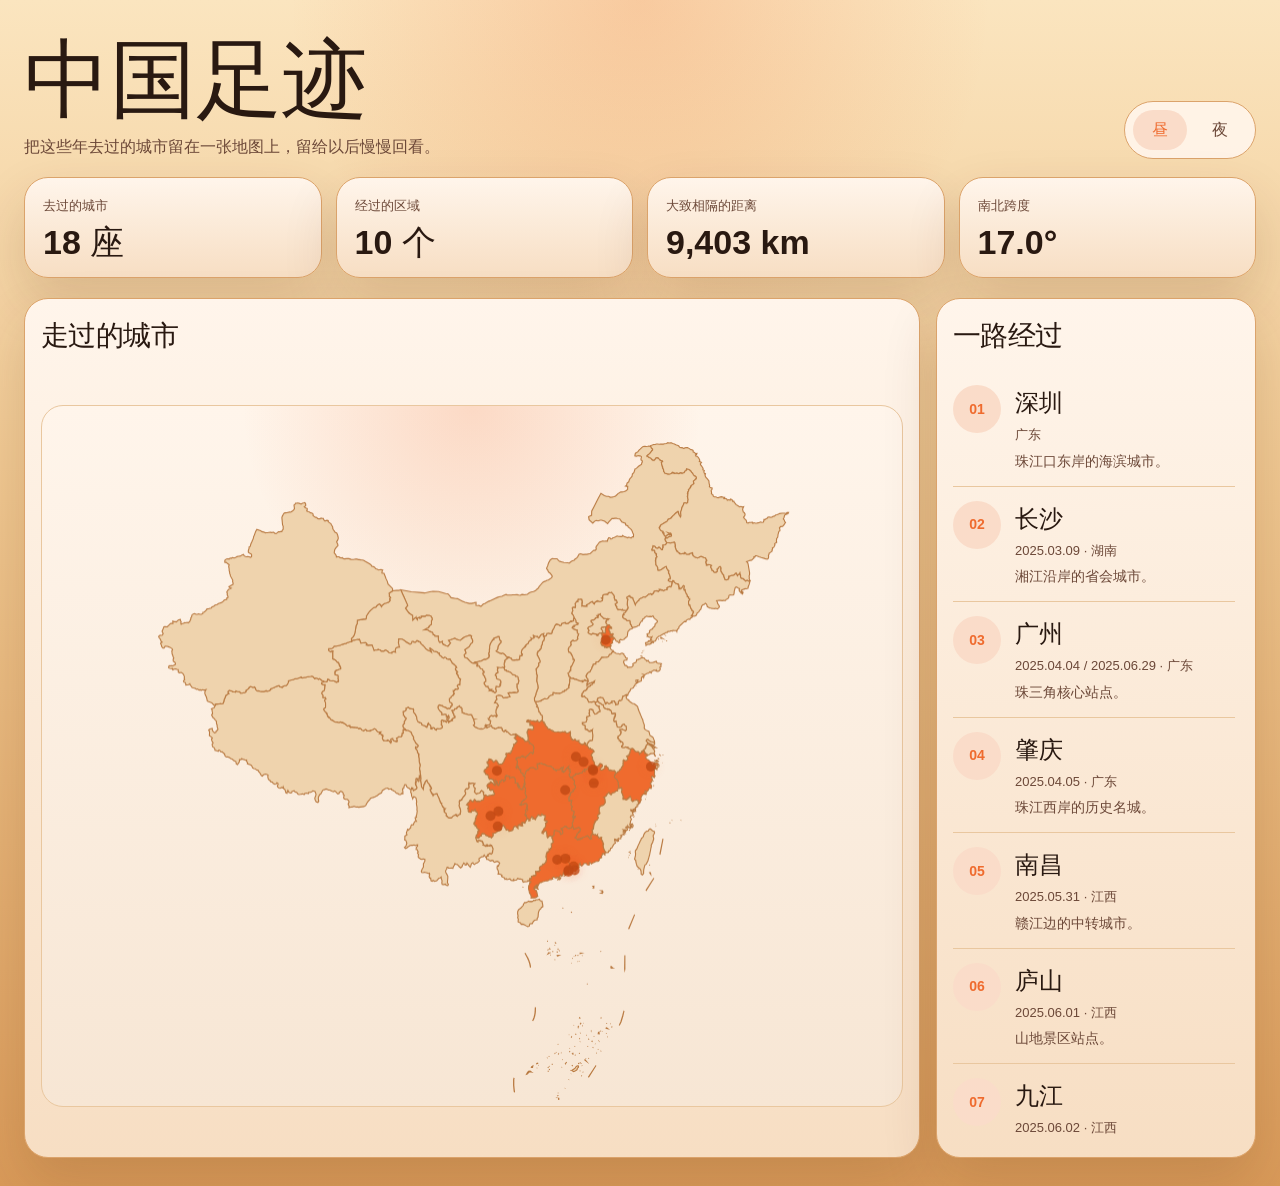
==== footprint/index.html @ f9cfebe9 "Deploy footprint" ====
<!doctype html>
<html lang="zh-CN">
  <head>
    <meta charset="UTF-8" />
    <meta name="viewport" content="width=device-width, initial-scale=1.0" />
    <meta name="color-scheme" content="light dark" />
    <meta
      name="description"
      content="把去过的城市和停留片段留在一张地图上的个人足迹页。"
    />
    <title>中国足迹 | 一些去过的地方</title>
    <script>
      (() => {
        const root = document.documentElement;
        const themeMode = localStorage.getItem("footprint-theme-mode") || "system";
        const resolvedTheme =
          themeMode === "system"
            ? window.matchMedia("(prefers-color-scheme: dark)").matches
              ? "dark"
              : "light"
            : themeMode;

        root.dataset.theme = resolvedTheme;
        root.style.colorScheme = resolvedTheme;
      })();
    </script>
    <script type="module" crossorigin src="/footprint/assets/index-CeSlP8ux.js"></script>
    <link rel="stylesheet" crossorigin href="/footprint/assets/index-D7lHckxY.css">
  </head>
  <body>
    <div id="app"></div>
  </body>
</html>
---- footprint/assets/index-D7lHckxY.css ----
:root{--page-bg:#efc68f;--page-top:#fbe5bf;--page-bottom:#d99a59;--page-glow:#ef6b2e38;--paper:#fff5eb;--paper-strong:#f7dec3;--line:#dba36b;--line-soft:#e9c79f;--text:#291911;--text-soft:#6c4838;--accent:#ef6b2e;--accent-soft:#fadcc9;--chip-bg:#fff5ebeb;--surface-shadow:0 24px 54px #582a0f29;--map-frame-top:#ef6b2e33;--map-frame-bottom:#f7e6d4;--scrollbar-thumb:#ef6b2e5c;--chart-tooltip-bg:#fff5edfc;--chart-tooltip-border:#d19a68;--chart-tooltip-text:#291911;--chart-map-base:#efd3ad;--chart-map-border:#b97a42;--chart-map-hover:#e6b57d;--chart-map-active:#ef6b2e;--chart-city:#c14914;--chart-city-glow:#ef6b2e3d;color:var(--text);font-synthesis:none;text-rendering:optimizelegibility;-webkit-font-smoothing:antialiased;-moz-osx-font-smoothing:grayscale;font-family:PingFang SC,Hiragino Sans GB,Microsoft YaHei,sans-serif;font-weight:400;line-height:1.5}:root[data-theme=dark]{--page-bg:#070d13;--page-top:#141f2c;--page-bottom:#03060a;--page-glow:#ff7c3c29;--paper:#111a24;--paper-strong:#1a2838;--line:#27415a;--line-soft:#376081;--text:#f8efe4;--text-soft:#b8aba1;--accent:#ff8b3d;--accent-soft:#ff8b3d2e;--chip-bg:#0d151ee6;--surface-shadow:0 22px 50px #0000004d;--map-frame-top:#ff8b3d2e;--map-frame-bottom:#101822;--scrollbar-thumb:#ff8b3d57;--chart-tooltip-bg:#0a1017fc;--chart-tooltip-border:#3f6387;--chart-tooltip-text:#fbf1e7;--chart-map-base:#18293a;--chart-map-border:#4a6f96;--chart-map-hover:#254761;--chart-map-active:#ff7c3c;--chart-city:#ffba84;--chart-city-glow:#ff8b3d4d;--lightningcss-light: ;--lightningcss-dark:initial;color-scheme:dark}:root[data-theme=light]{--lightningcss-light:initial;--lightningcss-dark: ;color-scheme:light}*{box-sizing:border-box}html,body,#app{min-height:100%;margin:0}body{background:radial-gradient(circle at top, var(--page-glow), transparent 26%), linear-gradient(180deg, var(--page-top) 0%, var(--page-bg) 42%, var(--page-bottom) 100%);min-height:100vh;color:var(--text);transition:background .22s,color .22s}button,input,textarea,select{font:inherit}button{cursor:pointer}code{font-family:SFMono-Regular,JetBrains Mono,monospace}.page-shell{max-width:1420px;margin:0 auto;padding:40px 24px 28px}.hero,.stats-strip,.content-grid,.surface,.stat-card,.timeline-item{animation:.48s both rise-in}.hero{grid-template-columns:minmax(0,1fr) minmax(280px,360px);align-items:end;gap:24px;margin-bottom:18px;display:grid}.hero-side{justify-content:flex-end;place-items:flex-start end;display:flex}.hero h1,.section-head h2,.timeline-top h3{font-family:Source Han Serif SC,Noto Serif SC,Songti SC,serif}.hero h1{margin:0;font-size:clamp(44px,7vw,86px);line-height:.94}.hero-summary{max-width:640px;color:var(--text-soft);margin:14px 0 0;font-size:16px}.mode-switch,.surface,.stat-card,.map-frame{transition:background-color .22s,border-color .22s,box-shadow .22s,color .22s}.mode-switch{border:1px solid var(--line);background:var(--chip-bg);border-radius:999px;align-items:center;padding:8px;display:inline-flex}.mode-options{gap:6px;display:flex}.mode-button{color:var(--text-soft);background:0 0;border:0;border-radius:999px;min-width:54px;padding:8px 15px}.mode-button[aria-pressed=true]{background:var(--accent-soft);color:var(--accent)}.mode-button:hover{background:var(--paper-strong)}.stats-strip{grid-template-columns:repeat(4,minmax(0,1fr));gap:14px;margin:0 0 20px;display:grid}.surface,.stat-card{background:linear-gradient(180deg, var(--paper) 0%, var(--paper-strong) 100%);border:1px solid var(--line);box-shadow:var(--surface-shadow);border-radius:24px}.stat-card{gap:10px;padding:18px;display:grid}.stat-card p,.timeline-meta,.timeline-note{color:var(--text-soft);margin:0}.stat-card p{font-size:13px}.stat-card strong{font-size:clamp(26px,3vw,34px);line-height:1}.content-grid{--map-frame-target-height:clamp(760px, 86vh, 980px);--panel-height:calc(var(--map-frame-target-height) + 86px);grid-template-columns:minmax(0,1fr) 320px;align-items:stretch;gap:16px;display:grid}.surface{padding:16px}.map-panel,.timeline-panel{height:var(--panel-height);flex-direction:column;display:flex}.section-head{align-items:center;min-height:0;margin-bottom:14px;display:flex}.section-head h2{letter-spacing:-.02em;margin:0;font-size:28px}.map-stage{flex:1;justify-content:center;align-items:center;min-height:0;display:flex}.map-frame{width:min(100%, calc(var(--map-frame-target-height) * 1.228));aspect-ratio:1.228;border:1px solid var(--line-soft);background:radial-gradient(circle at top, var(--map-frame-top), transparent 28%), linear-gradient(180deg, var(--paper) 0%, var(--map-frame-bottom) 100%);border-radius:22px;max-width:100%;padding:6px;overflow:hidden}.map-canvas{cursor:grab;width:100%;height:100%}.map-canvas canvas{cursor:inherit}.map-canvas:active,.map-canvas:active canvas{cursor:grabbing}.map-error{text-align:center;align-content:center;justify-items:center;gap:8px;height:100%;padding:24px;display:grid}.map-error strong{font-size:18px}.timeline-scroll{flex:1;min-height:0;padding-right:4px;overflow:auto}.timeline-scroll::-webkit-scrollbar{width:8px}.timeline-scroll::-webkit-scrollbar-thumb{background:var(--scrollbar-thumb);border-radius:999px}.timeline-item{border-bottom:1px solid var(--line-soft);grid-template-columns:48px minmax(0,1fr);align-items:start;gap:14px;padding:14px 0;transition:transform .18s,border-color .18s;display:grid}.timeline-item:hover{border-color:var(--line);transform:translate(2px)}.timeline-item:last-child{border-bottom:0;padding-bottom:4px}.timeline-index{background:var(--accent-soft);width:48px;height:48px;color:var(--accent);border-radius:50%;justify-content:center;align-items:center;font-size:14px;font-weight:700;display:inline-flex}.timeline-top{align-items:center;margin-bottom:4px;display:flex}.timeline-top h3{margin:0;font-size:24px}.timeline-meta{font-size:13px}.timeline-note{margin-top:6px;font-size:14px}@media (width<=1180px){.hero{grid-template-columns:1fr}.hero-side{justify-content:flex-start}.stats-strip{grid-template-columns:repeat(2,minmax(0,1fr))}.content-grid{grid-template-columns:1fr}.map-panel{height:auto}.section-head{min-height:0}.timeline-panel{height:420px;max-height:420px}}@media (width<=760px){.page-shell{padding:24px 14px 18px}.mode-switch{padding:7px}.stats-strip{grid-template-columns:repeat(2,minmax(0,1fr))}.surface,.stat-card{border-radius:20px}.section-head{min-height:0}.map-panel{height:auto}.map-stage{display:block}.map-frame{aspect-ratio:auto;width:100%;max-width:none;height:360px;padding:6px}.timeline-panel{height:360px;max-height:360px}.timeline-top h3{font-size:22px}}@media (width<=520px){.stats-strip{grid-template-columns:1fr}}@keyframes rise-in{0%{opacity:0;transform:translateY(10px)}to{opacity:1;transform:translateY(0)}}
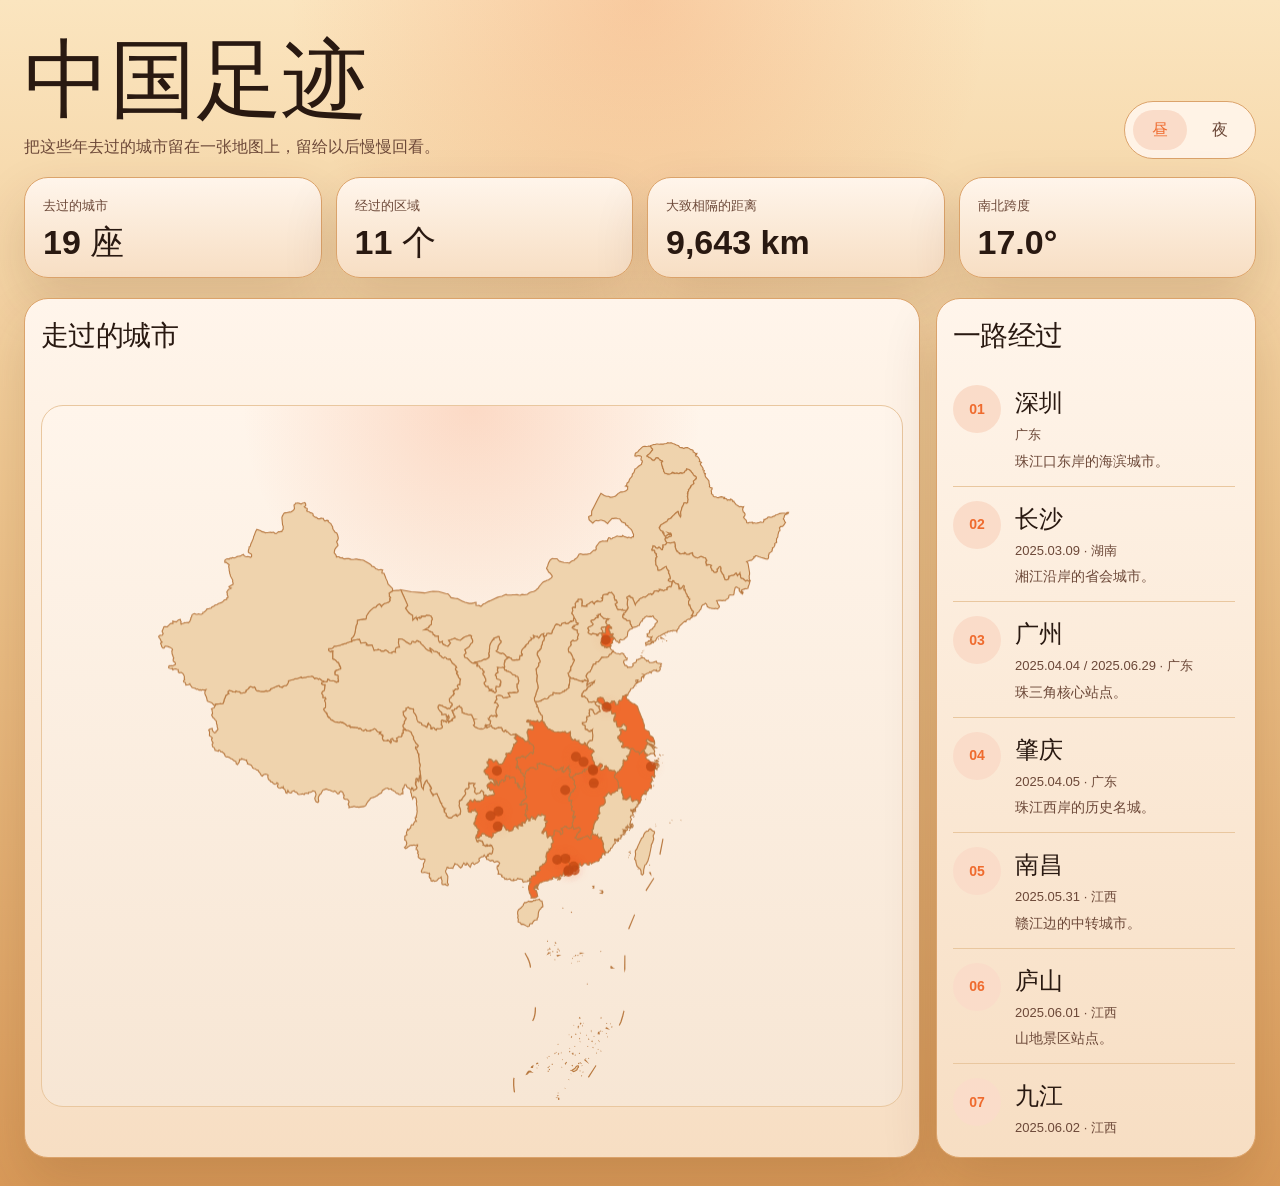
==== commit ee32d969: "Deploy evtest-hash/travel-footprint@dfd5daa39c1240039600ce6cf4f9af08f44aeb08" ====
--- a/footprint/index.html
+++ b/footprint/index.html
@@ -24,7 +24,7 @@
         root.style.colorScheme = resolvedTheme;
       })();
     </script>
-    <script type="module" crossorigin src="/footprint/assets/index-CeSlP8ux.js"></script>
+    <script type="module" crossorigin src="/footprint/assets/index-B5yVgr7x.js"></script>
     <link rel="stylesheet" crossorigin href="/footprint/assets/index-D7lHckxY.css">
   </head>
   <body>
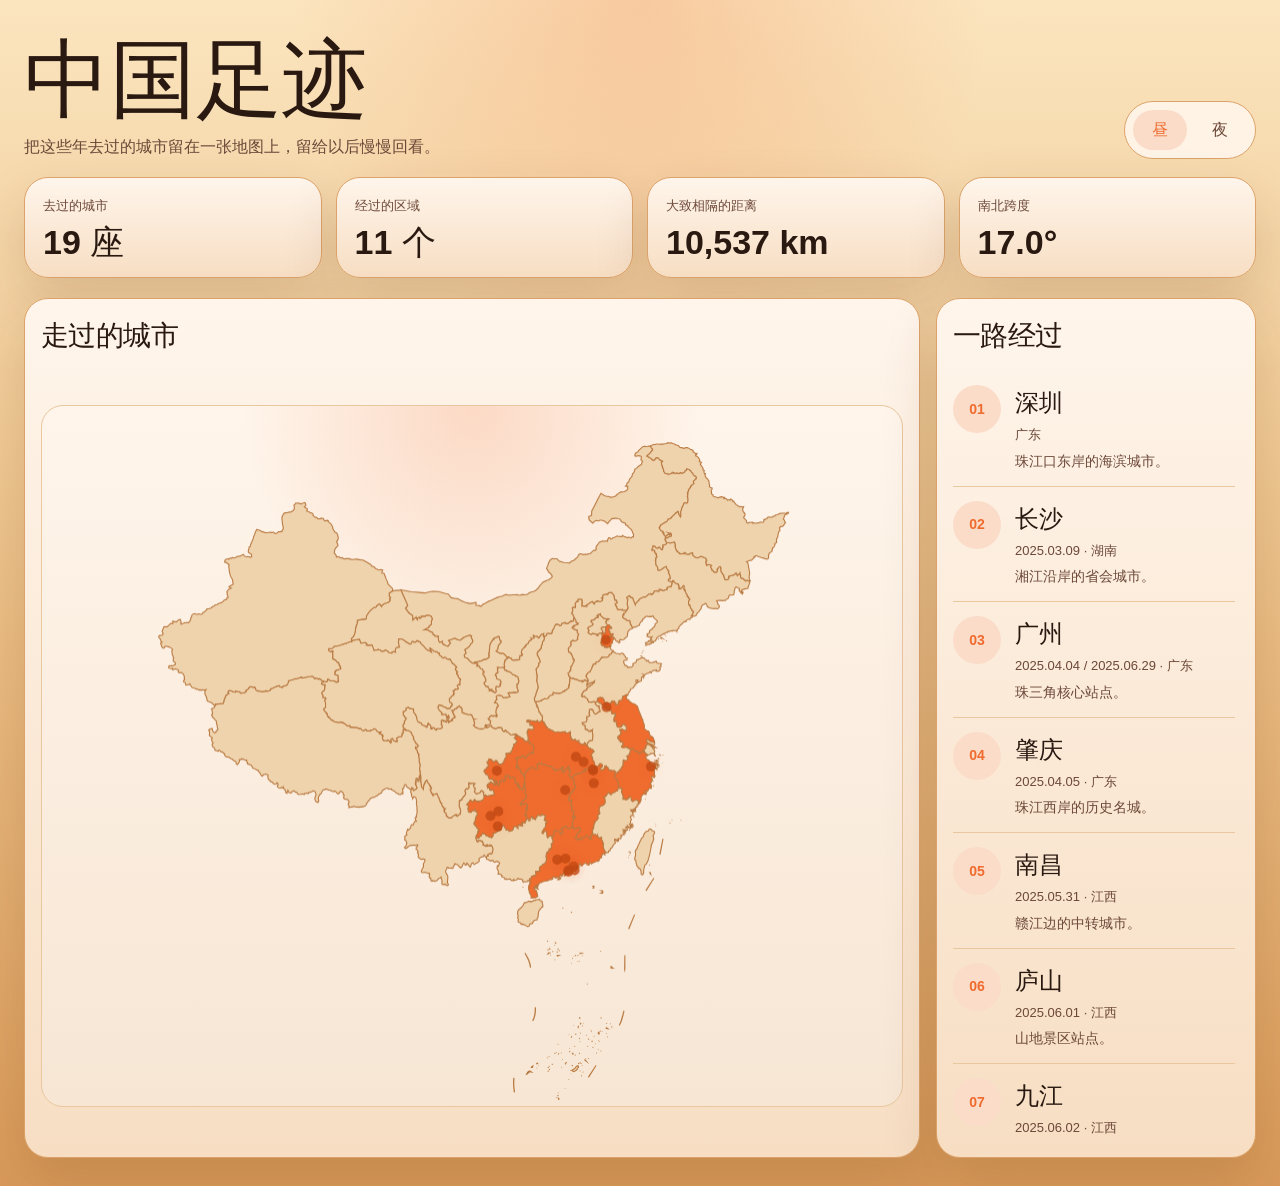
==== commit 01b35200: "Deploy evtest-hash/travel-footprint@33df171030e70fc8be1d1950870da7e88a32528a" ====
--- a/footprint/index.html
+++ b/footprint/index.html
@@ -24,7 +24,7 @@
         root.style.colorScheme = resolvedTheme;
       })();
     </script>
-    <script type="module" crossorigin src="/footprint/assets/index-B5yVgr7x.js"></script>
+    <script type="module" crossorigin src="/footprint/assets/index-B2k1qeBL.js"></script>
     <link rel="stylesheet" crossorigin href="/footprint/assets/index-D7lHckxY.css">
   </head>
   <body>
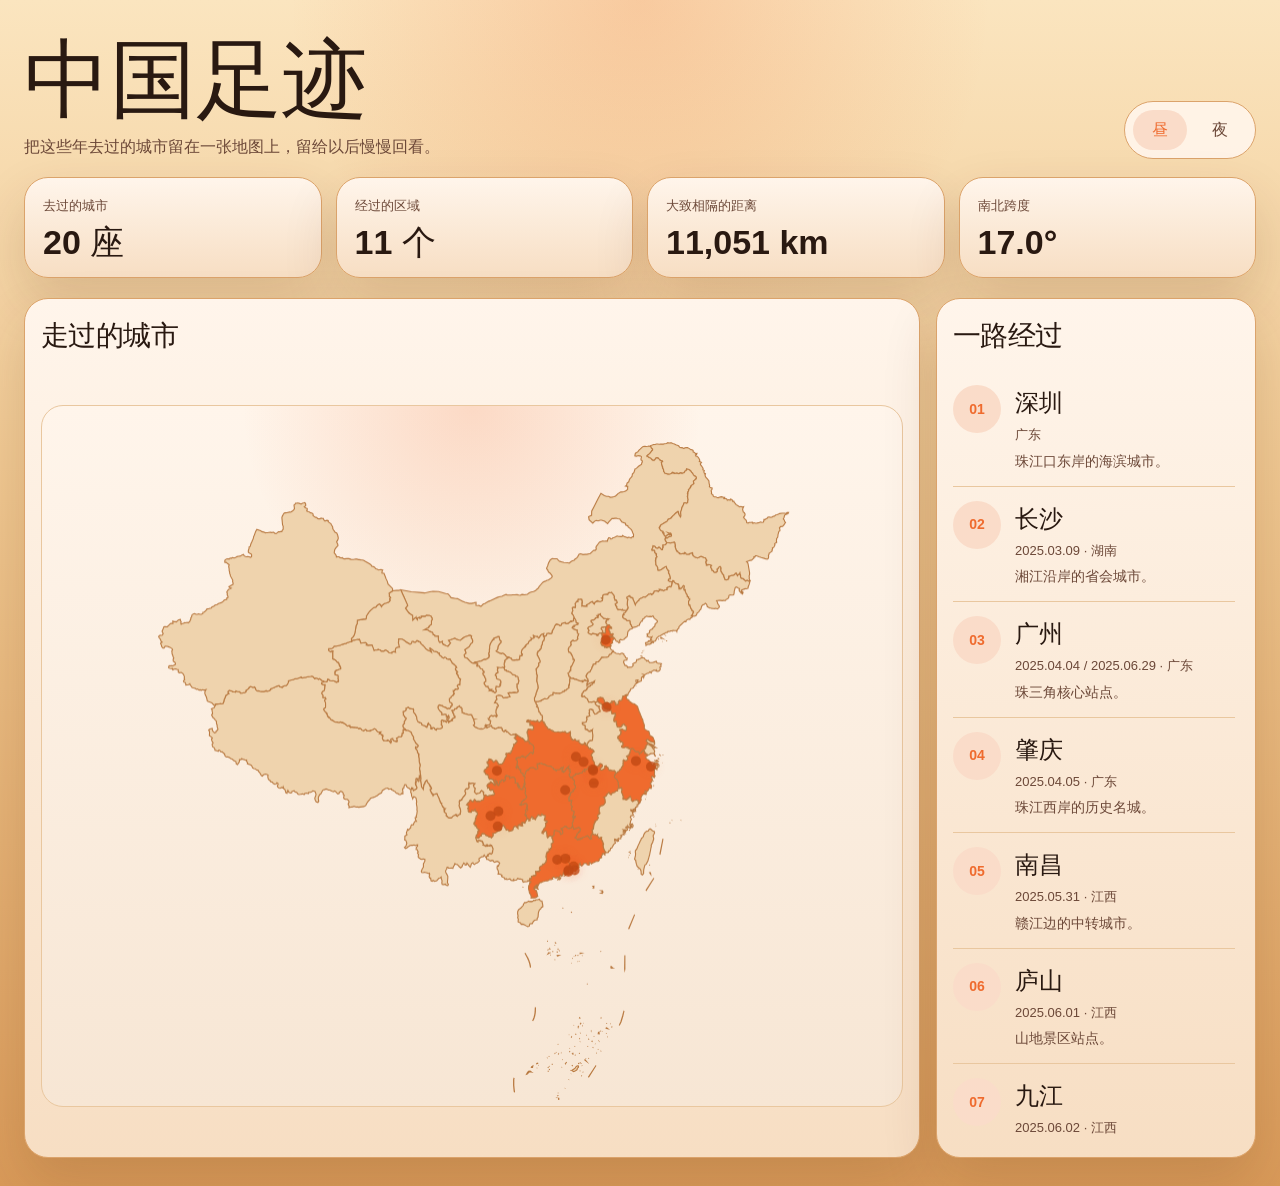
==== commit 58b630dc: "Deploy evtest-hash/travel-footprint@87ca79c58b303c1613ccdade3a76cd8dc55887cc" ====
--- a/footprint/index.html
+++ b/footprint/index.html
@@ -24,7 +24,7 @@
         root.style.colorScheme = resolvedTheme;
       })();
     </script>
-    <script type="module" crossorigin src="/footprint/assets/index-B2k1qeBL.js"></script>
+    <script type="module" crossorigin src="/footprint/assets/index-NDg5C9nN.js"></script>
     <link rel="stylesheet" crossorigin href="/footprint/assets/index-D7lHckxY.css">
   </head>
   <body>
